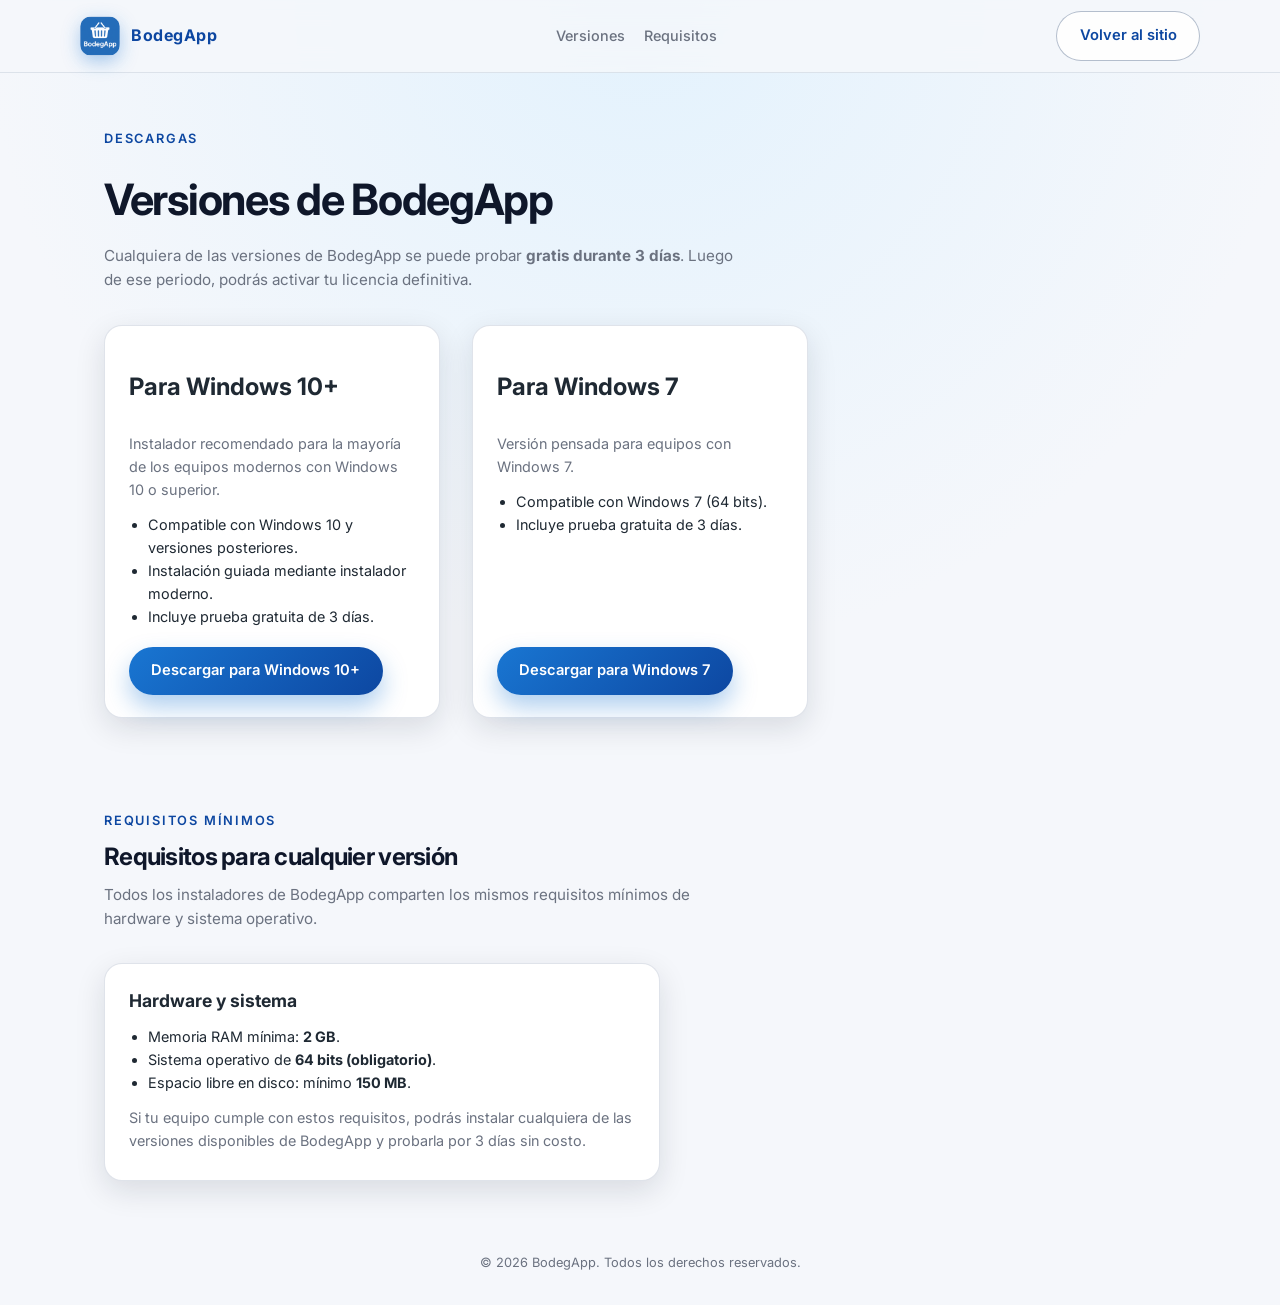
==== descargas.html @ 6293bf05 "Fix download links for BodegApp installers Updated download links for Windows 10 and Windows 7 insta" ====
<!DOCTYPE html>
<html lang="es">
<head>
  <meta charset="UTF-8" />
  <title>BodegApp – Descargas y requisitos</title>
  <meta name="viewport" content="width=device-width, initial-scale=1" />
  <meta
    name="description"
    content="Descarga las diferentes versiones de BodegApp y revisa los requisitos mínimos del sistema."
  />
  <link rel="preconnect" href="https://fonts.googleapis.com" />
  <link rel="preconnect" href="https://fonts.gstatic.com" crossorigin />
  <link
    href="https://fonts.googleapis.com/css2?family=Inter:wght@400;500;600;700&display=swap"
    rel="stylesheet"
  />

  <!-- Reutiliza los mismos estilos que la página principal -->
  <link rel="stylesheet" href="style.css" />
</head>
<body>
  <div class="page">
    <header>
      <div class="container nav">
        <div class="brand">
          <!-- Reutiliza el mismo logo -->
          <img src="BodegApp.png" alt="BodegApp logo" class="brand-logo" />
          <div class="brand-title">BodegApp</div>
        </div>
        <nav aria-label="Navegación principal">
          <ul>
            <li><a href="#versiones">Versiones</a></li>
            <li><a href="#requisitos">Requisitos</a></li>
          </ul>
        </nav>
        <!-- Si quieres volver a la landing principal -->
        <a href="index.html" class="btn btn-outline nav-cta">Volver al sitio</a>
      </div>
    </header>

    <main>
      <section id="versiones" class="hero">
        <div class="container">
          <div class="section-header">
            <div class="section-kicker">Descargas</div>
            <h1 class="section-title">Versiones de BodegApp</h1>
            <p class="section-description">
              Cualquiera de las versiones de BodegApp se puede probar
              <strong>gratis durante 3 días</strong>. Luego de ese periodo,
              podrás activar tu licencia definitiva.
            </p>
          </div>

          <!-- OJO: agrego download-grid -->
          <div class="section-grid download-grid">
            <!-- Para Windows 10+ -->
            <div class="card download-card">
              <h2>Para Windows 10+</h2>
              <p>
                Instalador recomendado para la mayoría de los equipos modernos con
                Windows 10 o superior.
              </p>
              <ul>
                <li>Compatible con Windows 10 y versiones posteriores.</li>
                <li>Instalación guiada mediante instalador moderno<strong></strong>.</li>
                <li>Incluye prueba gratuita de 3 días.</li>
              </ul>
              <!-- Footer para empujar el botón abajo -->
              <div class="version-footer">
                <div class="hero-actions" style="margin-top: 1rem;">
                  <a
                    href="https://github.com/codigocreativoma-cmd/bodegappzip/releases/download/v1.0.3/BodegApp_instalador.zip"
                    class="btn btn-primary"
                  >
                    Descargar para Windows 10+
                  </a>
                </div>
              </div>
            </div>

            <!-- Para Windows 7 -->
            <div class="card download-card">
              <h2>Para Windows 7</h2>
              <p>
                Versión pensada para equipos con Windows 7.
              </p>
              <ul>
                <li>Compatible con Windows 7 (64 bits).</li>
                <li>Incluye prueba gratuita de 3 días.</li>
              </ul>
              <div class="version-footer">
                <div class="hero-actions" style="margin-top: 1rem;">
                  <a
                    href="https://github.com/codigocreativoma-cmd/bodegappzip/releases/download/v1.0.2/BodegApp_instaladorW7.zip"
                    class="btn btn-primary"
                  >
                    Descargar para Windows 7
                  </a>
                </div>
              </div>
            </div>
          </div>
        </div>
      </section>

      <section id="requisitos">
        <div class="container">
          <div class="section-header">
            <div class="section-kicker">Requisitos mínimos</div>
            <h2 class="section-title">Requisitos para cualquier versión</h2>
            <p class="section-description">
              Todos los instaladores de BodegApp comparten los mismos requisitos
              mínimos de hardware y sistema operativo.
            </p>
          </div>

          <div class="section-grid">
            <div class="card">
              <h3>Hardware y sistema</h3>
              <ul>
                <li>Memoria RAM mínima: <strong>2 GB</strong>.</li>
                <li>Sistema operativo de <strong>64 bits (obligatorio)</strong>.</li>
                <li>Espacio libre en disco: mínimo <strong>150 MB</strong>.</li>
              </ul>
              <p style="margin-top: 0.75rem;">
                Si tu equipo cumple con estos requisitos, podrás instalar cualquiera
                de las versiones disponibles de BodegApp y probarla por 3 días sin
                costo.
              </p>
            </div>
          </div>
        </div>
      </section>
    </main>

    <footer>
      <div class="container">
        © <span id="year"></span> BodegApp. Todos los derechos reservados.
      </div>
    </footer>
  </div>

  <!-- Opcional: reutilizar tu script si allí ya manejas el año dinámico u otras funciones -->
  <script src="script.js"></script>
</body>
</html>
---- style.css ----
:root {
  --primary: #1976d2;
  --primary-dark: #0d47a1;
  --accent: #00b894;
  --bg: #f5f7fb;
  --card-bg: #ffffff;
  --text: #1f2933;
  --muted: #6b7280;
  --radius-lg: 18px;
  --shadow-soft: 0 10px 30px rgba(15, 23, 42, 0.12);
}

* {
  box-sizing: border-box;
}

body {
  margin: 0;
  font-family: "Inter", system-ui, -apple-system, BlinkMacSystemFont,
    "Segoe UI", sans-serif;
  background: radial-gradient(circle at top, #e3f2fd 0, #f5f7fb 45%, #f5f7fb 100%);
  color: var(--text);
  line-height: 1.6;
}

img {
  max-width: 100%;
  display: block;
}

a {
  color: inherit;
  text-decoration: none;
}

.page {
  min-height: 100vh;
}

.container {
  width: 100%;
  max-width: 1120px;
  margin: 0 auto;
  padding: 0 1.5rem;
}

header {
  position: sticky;
  top: 0;
  z-index: 20;
  backdrop-filter: blur(12px);
  background: rgba(245, 247, 251, 0.85);
  border-bottom: 1px solid rgba(148, 163, 184, 0.25);
}

.nav {
  display: flex;
  align-items: center;
  justify-content: space-between;
  padding: 0.7rem 0;
  gap: 1rem;
}

.brand {
  display: flex;
  align-items: center;
  gap: 0.7rem;
}

.brand-logo {
  width: 40px;
  height: 40px;
  border-radius: 12px;
  box-shadow: 0 6px 18px rgba(25, 118, 210, 0.35);
  object-fit: cover;
}

.brand-title {
  font-weight: 700;
  letter-spacing: 0.03em;
  font-size: 1rem;
  color: var(--primary-dark);
}

nav ul {
  list-style: none;
  display: flex;
  gap: 1.2rem;
  padding: 0;
  margin: 0;
  font-size: 0.9rem;
  font-weight: 500;
  color: var(--muted);
}

nav a:hover {
  color: var(--primary-dark);
}

.nav-cta {
  display: none;
}

.hero {
  padding: 3.5rem 0 3rem;
}

.hero-grid {
  display: grid;
  grid-template-columns: minmax(0, 1.2fr) minmax(0, 1fr);
  gap: 2.5rem;
  align-items: center;
}

.hero-kicker {
  display: inline-flex;
  align-items: center;
  gap: 0.4rem;
  padding: 0.2rem 0.7rem;
  border-radius: 999px;
  background: rgba(25, 118, 210, 0.08);
  color: var(--primary-dark);
  font-size: 0.75rem;
  font-weight: 600;
  text-transform: uppercase;
}

.hero-kicker span {
  width: 6px;
  height: 6px;
  border-radius: 999px;
  background: var(--accent);
}

.hero h1 {
  font-size: clamp(2.1rem, 4vw, 2.7rem);
  margin: 1rem 0 0.6rem;
  letter-spacing: -0.03em;
  color: #0f172a;
}

.hero h1 span {
  color: var(--primary-dark);
}

.hero-subtitle {
  font-size: 0.98rem;
  color: var(--muted);
  max-width: 30rem;
}

.hero-badges {
  display: flex;
  flex-wrap: wrap;
  gap: 0.5rem;
  margin: 1.2rem 0;
}

.tag {
  padding: 0.25rem 0.6rem;
  border-radius: 999px;
  background: #e0f2fe;
  border: 1px solid rgba(37, 99, 235, 0.28);
  font-size: 0.72rem;
  font-weight: 500;
  color: #1d4ed8;
}

.hero-actions {
  display: flex;
  flex-wrap: wrap;
  gap: 0.8rem;
  margin-top: 1.5rem;
}

.btn {
  border-radius: 999px;
  padding: 0.75rem 1.4rem;
  font-size: 0.92rem;
  font-weight: 600;
  border: none;
  cursor: pointer;
  display: inline-flex;
  align-items: center;
  gap: 0.45rem;
  text-decoration: none;
  transition: transform 0.12s ease, box-shadow 0.12s ease, background 0.12s ease,
    color 0.12s ease;
  white-space: nowrap;
}

.btn-primary {
  background: linear-gradient(135deg, #1976d2, #0d47a1);
  color: #fff;
  box-shadow: 0 12px 25px rgba(25, 118, 210, 0.35);
}

.btn-primary:hover {
  transform: translateY(-1px);
  box-shadow: 0 16px 32px rgba(25, 118, 210, 0.4);
}

.btn-outline {
  background: rgba(255, 255, 255, 0.9);
  color: var(--primary-dark);
  border: 1px solid rgba(148, 163, 184, 0.7);
}

.btn-outline:hover {
  background: #fff;
  transform: translateY(-1px);
  box-shadow: 0 10px 24px rgba(15, 23, 42, 0.08);
}

.hero-note {
  font-size: 0.8rem;
  color: var(--muted);
  margin-top: 0.7rem;
}

.hero-card {
  background: var(--card-bg);
  border-radius: 26px;
  padding: 1.4rem;
  box-shadow: var(--shadow-soft);
  border: 1px solid rgba(148, 163, 184, 0.28);
}

.hero-card-header {
  display: flex;
  align-items: center;
  justify-content: space-between;
  gap: 0.7rem;
  margin-bottom: 1rem;
}

.hero-card-title {
  font-size: 0.9rem;
  font-weight: 600;
  color: #0f172a;
}

.pill {
  border-radius: 999px;
  padding: 0.15rem 0.6rem;
  font-size: 0.7rem;
  background: rgba(16, 185, 129, 0.08);
  color: #059669;
  border: 1px solid rgba(34, 197, 94, 0.45);
}

.hero-metrics {
  display: grid;
  grid-template-columns: repeat(2, minmax(0, 1fr));
  gap: 0.75rem;
  margin-bottom: 1rem;
}

.metric {
  padding: 0.65rem 0.75rem;
  border-radius: 16px;
  background: #f9fafb;
  border: 1px solid rgba(148, 163, 184, 0.35);
}

.metric-label {
  font-size: 0.7rem;
  color: var(--muted);
}

.metric-value {
  font-size: 0.94rem;
  font-weight: 600;
  color: #111827;
}

.hero-dashboard-placeholder {
  margin-top: 0.7rem;
  border-radius: 16px;
  background: linear-gradient(135deg, #1e3a8a, #2563eb);
  padding: 0.8rem;
  color: #e5f0ff;
  font-size: 0.78rem;
}

.hero-dashboard-placeholder h3 {
  margin: 0 0 0.35rem;
  font-size: 0.9rem;
  font-weight: 600;
}

.hero-dashboard-grid {
  display: grid;
  grid-template-columns: repeat(3, minmax(0, 1fr));
  gap: 0.4rem;
}

.hero-dashboard-box {
  background: rgba(15, 23, 42, 0.25);
  border-radius: 10px;
  padding: 0.4rem 0.5rem;
}

.hero-dashboard-box span {
  display: block;
  font-size: 0.65rem;
  opacity: 0.8;
}

.hero-dashboard-box strong {
  font-size: 0.82rem;
}

section {
  padding: 2.8rem 0;
}

.section-header {
  text-align: left;
  margin-bottom: 2rem;
}

.section-kicker {
  font-size: 0.8rem;
  text-transform: uppercase;
  font-weight: 600;
  color: var(--primary-dark);
  letter-spacing: 0.14em;
  margin-bottom: 0.4rem;
}

.section-title {
  font-size: 1.5rem;
  margin: 0;
  letter-spacing: -0.03em;
  color: #0f172a;
}

.section-description {
  font-size: 0.95rem;
  color: var(--muted);
  max-width: 40rem;
  margin-top: 0.4rem;
}

.section-grid {
  display: grid;
  grid-template-columns: minmax(0, 1.15fr) minmax(0, 1fr);
  gap: 2rem;
  align-items: flex-start;
}

.card {
  background: var(--card-bg);
  border-radius: var(--radius-lg);
  padding: 1.4rem 1.5rem;
  box-shadow: var(--shadow-soft);
  border: 1px solid rgba(148, 163, 184, 0.3);
}

.card h3 {
  margin-top: 0;
  margin-bottom: 0.6rem;
  font-size: 1.1rem;
}

.card p {
  margin: 0.35rem 0;
  font-size: 0.9rem;
  color: var(--muted);
}

.card ul {
  margin: 0.4rem 0 0.2rem;
  padding-left: 1.2rem;
  font-size: 0.9rem;
}

.badge-row {
  display: flex;
  flex-wrap: wrap;
  gap: 0.4rem;
  margin-top: 0.6rem;
  margin-bottom: 0.2rem;
}

.badge {
  font-size: 0.7rem;
  padding: 0.2rem 0.55rem;
  border-radius: 999px;
  background: #eff6ff;
  color: #1d4ed8;
  border: 1px solid rgba(129, 140, 248, 0.6);
}

.section-gallery {
  display: grid;
  grid-template-columns: repeat(3, minmax(0, 1fr));
  gap: 0.8rem;
}

.section-gallery img {
  width: 100%;
  height: 150px;
  object-fit: cover;
  border-radius: 14px;
  background: #e5e7eb;
  box-shadow: 0 10px 18px rgba(15, 23, 42, 0.18);
}

.section-gallery figcaption {
  display: none;
}

.section-gallery figure {
  margin: 0;
}

.columns-2 {
  display: grid;
  grid-template-columns: repeat(2, minmax(0, 1fr));
  gap: 1.4rem;
}

.faq-item {
  margin-bottom: 0.9rem;
}

.faq-item strong {
  display: block;
  font-size: 0.9rem;
  margin-bottom: 0.15rem;
}

.faq-item span {
  font-size: 0.9rem;
  color: var(--muted);
}

.cta {
  padding: 3rem 0 3.5rem;
}

.cta-card {
  background: radial-gradient(circle at top left, #1d4ed8, #0f172a);
  color: #e5f0ff;
  border-radius: 28px;
  padding: 2.2rem 2rem;
  box-shadow: 0 20px 40px rgba(15, 23, 42, 0.5);
  text-align: center;
}

.cta-card h2 {
  margin-top: 0;
  margin-bottom: 0.4rem;
  font-size: 1.7rem;
  letter-spacing: -0.03em;
}

.cta-card p {
  margin-top: 0;
  margin-bottom: 1.5rem;
  font-size: 0.98rem;
  color: rgba(226, 232, 240, 0.86);
}

.cta-card .hero-actions {
  justify-content: center;
}

.cta-small {
  margin-top: 0.9rem;
  font-size: 0.78rem;
  color: rgba(226, 232, 240, 0.7);
}

footer {
  padding: 1.7rem 0 2rem;
  font-size: 0.8rem;
  color: var(--muted);
  text-align: center;
}

footer a {
  color: var(--primary-dark);
  font-weight: 500;
}

.gallery-img {
  cursor: pointer;
  transition: transform 0.2s ease, box-shadow 0.2s ease;
}

.gallery-img:hover {
  transform: scale(1.03);
  box-shadow: 0 10px 25px rgba(15, 23, 42, 0.25);
}

#modal-overlay {
  display: none;
  position: fixed;
  top: 0;
  left: 0;
  width: 100%;
  height: 100%;
  background: rgba(0, 0, 0, 0.85);
  z-index: 1000;
  display: none;
  align-items: center;
  justify-content: center;
  padding: 1rem;
}

#modal-image {
  max-width: 90%;
  max-height: 90vh;
  object-fit: contain;
  border-radius: 10px;
}

#modal-close {
  position: absolute;
  top: 20px;
  right: 30px;
  font-size: 3rem;
  color: #ffffff;
  cursor: pointer;
  line-height: 1;
  text-shadow: 0 2px 4px rgba(0,0,0,0.5);
}

@media (max-width: 900px) {
  .hero-grid,
  .section-grid,
  .columns-2 {
    grid-template-columns: minmax(0, 1fr);
  }

  .section-gallery {
    grid-template-columns: repeat(2, minmax(0, 1fr));
  }
  
  .hero-grid {
     gap: 1.5rem;
  }
}

@media (max-width: 720px) {
  header {
    position: static;
  }

  .nav ul {
    display: none;
  }

  .nav-cta {
    display: inline-flex;
  }

  .hero {
    padding-top: 2.2rem;
    padding-bottom: 2rem;
  }
  
  .hero h1 {
    font-size: 1.9rem;
    letter-spacing: -0.02em;
  }

  .hero-subtitle {
    font-size: 0.95rem;
  }
  
  .hero-actions {
     justify-content: center;
  }
  
  section {
    padding: 2.2rem 0;
  }
  
  .section-header {
    margin-bottom: 1.5rem;
  }

  .section-title {
     font-size: 1.3rem;
  }
  
  .container {
    padding: 0 1rem;
  }

  .section-gallery {
    grid-template-columns: minmax(0, 1fr);
  }

  .card {
    padding: 1.2rem;
  }
  
  .columns-2 {
     gap: 1rem;
  }
  
  .faq-item {
    margin-bottom: 0.7rem;
  }

  .cta-card {
    padding: 1.8rem 1.3rem;
  }
  
  .cta-card h2 {
     font-size: 1.5rem;
  }
  
  #modal-close {
    top: 15px;
    right: 15px;
    font-size: 2.5rem;
  }
}

@media (max-width: 480px) {
  .hero-actions {
    flex-direction: column;
    gap: 0.8rem;
  }
  
  .hero-actions .btn {
    width: 100%;
    justify-content: center;
  }
  
  .cta-card .hero-actions {
    flex-direction: column;
  }
}

/* ===== Página de descargas ===== */

/* Grid de versiones: 3 columnas iguales en escritorio */
.download-grid {
  display: grid;
  gap: 2rem;
}

@media (min-width: 900px) {
  .download-grid {
    grid-template-columns: repeat(3, minmax(0, 1fr));
  }
}

/* Cada card de versión con la misma altura */
.download-card {
  height: 100%;
  display: flex;
  flex-direction: column;
}

/* Empuja el área del botón hacia abajo para alinear visualmente */
.download-card .version-footer {
  margin-top: auto;
}

/* Requisitos centrados */
.requisitos-grid {
  display: flex;
  justify-content: center;
}

.requisitos-grid .card {
  max-width: 480px;
  text-align: center;
}
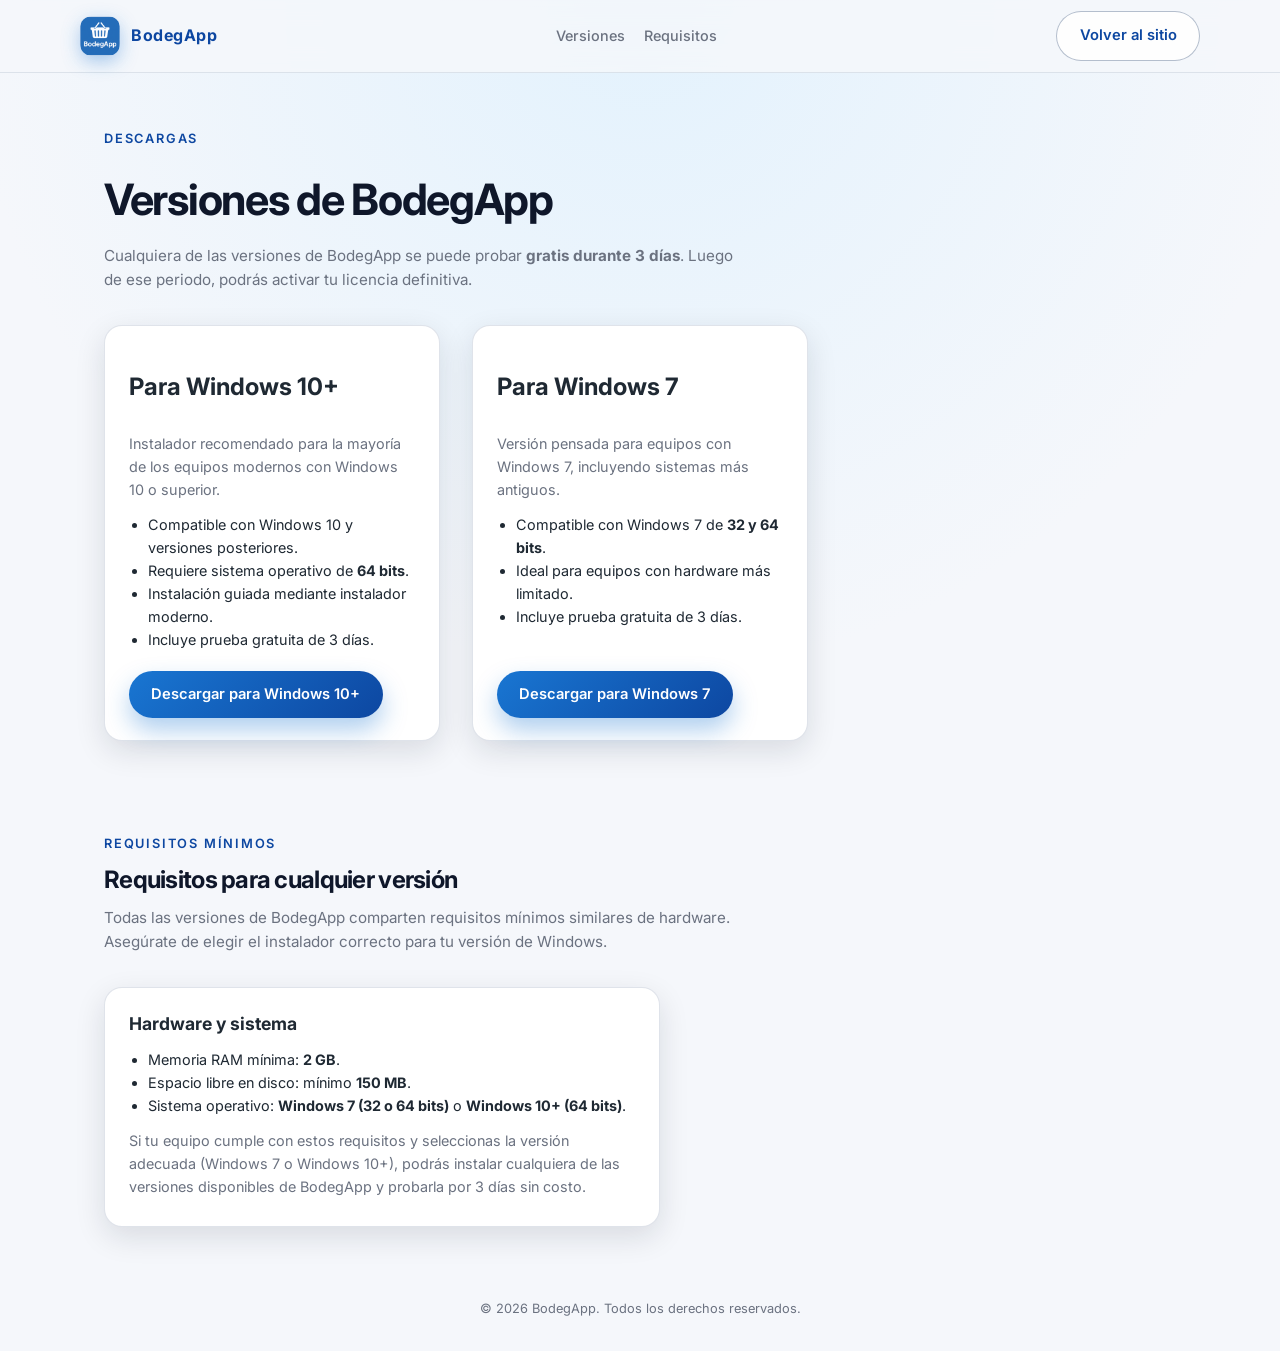
==== commit d248797f: "Revise download section and requirements for BodegApp Updated the download section for Windows 10 an" ====
--- a/descargas.html
+++ b/descargas.html
@@ -24,7 +24,7 @@
       <div class="container nav">
         <div class="brand">
           <!-- Reutiliza el mismo logo -->
-          <img src="BodegApp.png" alt="BodegApp logo" class="brand-logo" />
+          <img src="BodegApp.png" alt="Logo de BodegApp" class="brand-logo" />
           <div class="brand-title">BodegApp</div>
         </div>
         <nav aria-label="Navegación principal">
@@ -62,14 +62,15 @@
               </p>
               <ul>
                 <li>Compatible con Windows 10 y versiones posteriores.</li>
-                <li>Instalación guiada mediante instalador moderno<strong></strong>.</li>
+                <li>Requiere sistema operativo de <strong>64 bits</strong>.</li>
+                <li>Instalación guiada mediante instalador moderno.</li>
                 <li>Incluye prueba gratuita de 3 días.</li>
               </ul>
               <!-- Footer para empujar el botón abajo -->
               <div class="version-footer">
                 <div class="hero-actions" style="margin-top: 1rem;">
                   <a
-                    href="https://github.com/codigocreativoma-cmd/bodegappzip/releases/download/v1.0.3/BodegApp_instalador.zip"
+                    href="https://github.com/codigocreativoma-cmd/bodegappzip/releases/download/v1.0.4/BodegApp_instalador.zip"
                     class="btn btn-primary"
                   >
                     Descargar para Windows 10+
@@ -82,16 +83,17 @@
             <div class="card download-card">
               <h2>Para Windows 7</h2>
               <p>
-                Versión pensada para equipos con Windows 7.
+                Versión pensada para equipos con Windows 7, incluyendo sistemas más antiguos.
               </p>
               <ul>
-                <li>Compatible con Windows 7 (64 bits).</li>
+                <li>Compatible con Windows 7 de <strong>32 y 64 bits</strong>.</li>
+                <li>Ideal para equipos con hardware más limitado.</li>
                 <li>Incluye prueba gratuita de 3 días.</li>
               </ul>
               <div class="version-footer">
                 <div class="hero-actions" style="margin-top: 1rem;">
                   <a
-                    href="https://github.com/codigocreativoma-cmd/bodegappzip/releases/download/v1.0.2/BodegApp_instaladorW7.zip"
+                    href="https://github.com/codigocreativoma-cmd/bodegappzip/releases/download/v1.0.4/BodegApp_instaladorW7.zip"
                     class="btn btn-primary"
                   >
                     Descargar para Windows 7
@@ -109,8 +111,9 @@
             <div class="section-kicker">Requisitos mínimos</div>
             <h2 class="section-title">Requisitos para cualquier versión</h2>
             <p class="section-description">
-              Todos los instaladores de BodegApp comparten los mismos requisitos
-              mínimos de hardware y sistema operativo.
+              Todas las versiones de BodegApp comparten requisitos mínimos similares
+              de hardware. Asegúrate de elegir el instalador correcto para tu
+              versión de Windows.
             </p>
           </div>
 
@@ -119,11 +122,16 @@
               <h3>Hardware y sistema</h3>
               <ul>
                 <li>Memoria RAM mínima: <strong>2 GB</strong>.</li>
-                <li>Sistema operativo de <strong>64 bits (obligatorio)</strong>.</li>
                 <li>Espacio libre en disco: mínimo <strong>150 MB</strong>.</li>
+                <li>
+                  Sistema operativo:
+                  <strong>Windows 7 (32 o 64 bits)</strong> o
+                  <strong>Windows 10+ (64 bits)</strong>.
+                </li>
               </ul>
               <p style="margin-top: 0.75rem;">
-                Si tu equipo cumple con estos requisitos, podrás instalar cualquiera
+                Si tu equipo cumple con estos requisitos y seleccionas la versión
+                adecuada (Windows 7 o Windows 10+), podrás instalar cualquiera
                 de las versiones disponibles de BodegApp y probarla por 3 días sin
                 costo.
               </p>
@@ -144,4 +152,3 @@
   <script src="script.js"></script>
 </body>
 </html>
-
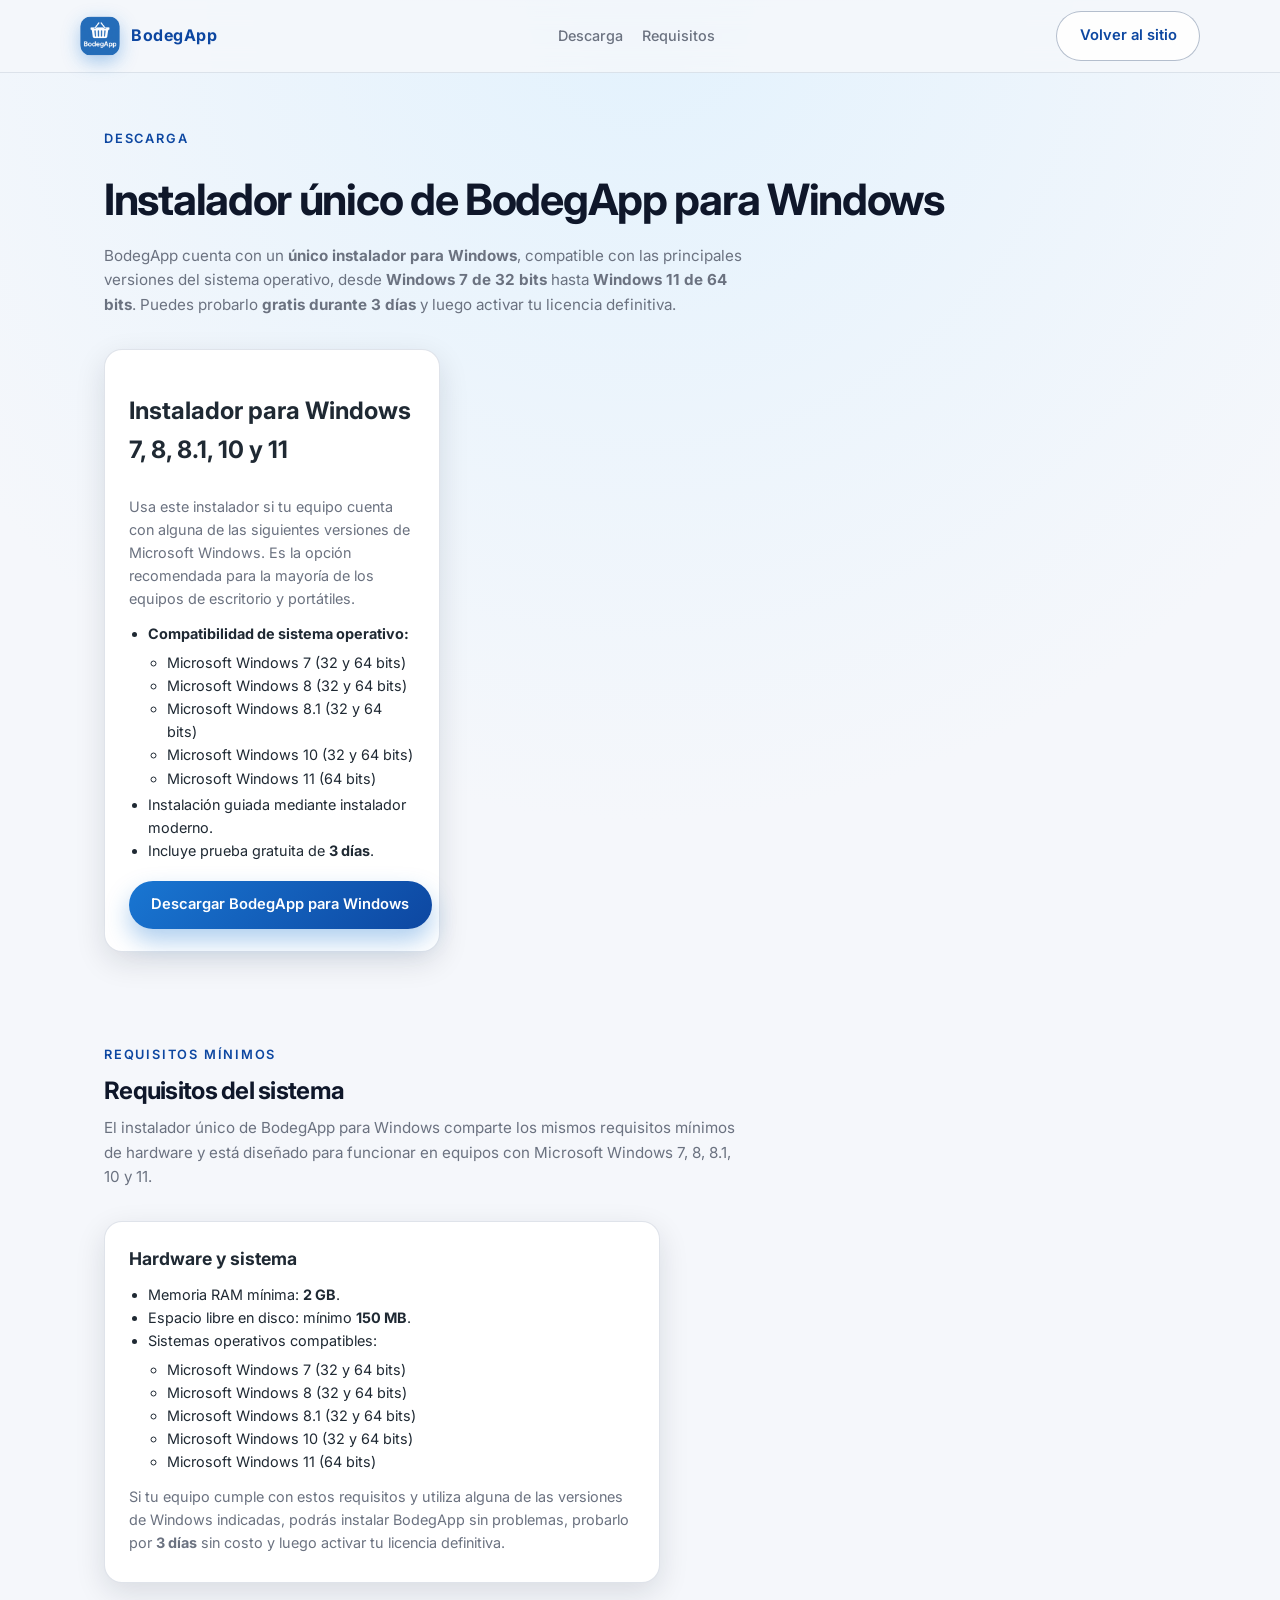
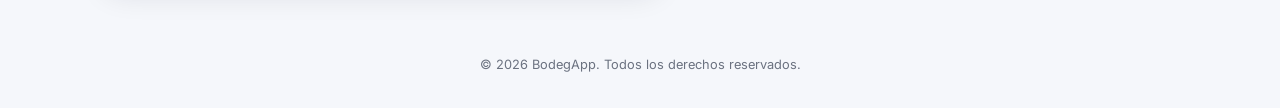
==== commit daba13fd: "Revise descargas.html for single Windows installer Updated the descargas.html file to provide a sing" ====
--- a/descargas.html
+++ b/descargas.html
@@ -2,11 +2,11 @@
 <html lang="es">
 <head>
   <meta charset="UTF-8" />
-  <title>BodegApp – Descargas y requisitos</title>
+  <title>BodegApp – Descarga para Windows</title>
   <meta name="viewport" content="width=device-width, initial-scale=1" />
   <meta
     name="description"
-    content="Descarga las diferentes versiones de BodegApp y revisa los requisitos mínimos del sistema."
+    content="Descarga el instalador único de BodegApp para Microsoft Windows 7, 8, 8.1, 10 y 11, desde sistemas de 32 bits hasta 64 bits."
   />
   <link rel="preconnect" href="https://fonts.googleapis.com" />
   <link rel="preconnect" href="https://fonts.gstatic.com" crossorigin />
@@ -29,7 +29,7 @@
         </div>
         <nav aria-label="Navegación principal">
           <ul>
-            <li><a href="#versiones">Versiones</a></li>
+            <li><a href="#versiones">Descarga</a></li>
             <li><a href="#requisitos">Requisitos</a></li>
           </ul>
         </nav>
@@ -42,29 +42,39 @@
       <section id="versiones" class="hero">
         <div class="container">
           <div class="section-header">
-            <div class="section-kicker">Descargas</div>
-            <h1 class="section-title">Versiones de BodegApp</h1>
+            <div class="section-kicker">Descarga</div>
+            <h1 class="section-title">Instalador único de BodegApp para Windows</h1>
             <p class="section-description">
-              Cualquiera de las versiones de BodegApp se puede probar
-              <strong>gratis durante 3 días</strong>. Luego de ese periodo,
-              podrás activar tu licencia definitiva.
+              BodegApp cuenta con un <strong>único instalador para Windows</strong>,
+              compatible con las principales versiones del sistema operativo,
+              desde <strong>Windows 7 de 32 bits</strong> hasta
+              <strong>Windows 11 de 64 bits</strong>.
+              Puedes probarlo <strong>gratis durante 3 días</strong> y luego activar tu licencia definitiva.
             </p>
           </div>
 
-          <!-- OJO: agrego download-grid -->
+          <!-- Grid de descarga con una sola opción -->
           <div class="section-grid download-grid">
-            <!-- Para Windows 10+ -->
             <div class="card download-card">
-              <h2>Para Windows 10+</h2>
+              <h2>Instalador para Windows 7, 8, 8.1, 10 y 11</h2>
               <p>
-                Instalador recomendado para la mayoría de los equipos modernos con
-                Windows 10 o superior.
+                Usa este instalador si tu equipo cuenta con alguna de las siguientes
+                versiones de Microsoft Windows. Es la opción recomendada para la
+                mayoría de los equipos de escritorio y portátiles.
               </p>
               <ul>
-                <li>Compatible con Windows 10 y versiones posteriores.</li>
-                <li>Requiere sistema operativo de <strong>64 bits</strong>.</li>
+                <li>
+                  <strong>Compatibilidad de sistema operativo:</strong>
+                  <ul>
+                    <li>Microsoft Windows 7 (32 y 64 bits)</li>
+                    <li>Microsoft Windows 8 (32 y 64 bits)</li>
+                    <li>Microsoft Windows 8.1 (32 y 64 bits)</li>
+                    <li>Microsoft Windows 10 (32 y 64 bits)</li>
+                    <li>Microsoft Windows 11 (64 bits)</li>
+                  </ul>
+                </li>
                 <li>Instalación guiada mediante instalador moderno.</li>
-                <li>Incluye prueba gratuita de 3 días.</li>
+                <li>Incluye prueba gratuita de <strong>3 días</strong>.</li>
               </ul>
               <!-- Footer para empujar el botón abajo -->
               <div class="version-footer">
@@ -73,31 +83,12 @@
                     href="https://github.com/codigocreativoma-cmd/bodegappzip/releases/download/v1.0.4/BodegApp_instalador.zip"
                     class="btn btn-primary"
                   >
-                    Descargar para Windows 10+
+                    Descargar BodegApp para Windows
                   </a>
-                </div>
-              </div>
-            </div>
-
-            <!-- Para Windows 7 -->
-            <div class="card download-card">
-              <h2>Para Windows 7</h2>
-              <p>
-                Versión pensada para equipos con Windows 7, incluyendo sistemas más antiguos.
-              </p>
-              <ul>
-                <li>Compatible con Windows 7 de <strong>32 y 64 bits</strong>.</li>
-                <li>Ideal para equipos con hardware más limitado.</li>
-                <li>Incluye prueba gratuita de 3 días.</li>
-              </ul>
-              <div class="version-footer">
-                <div class="hero-actions" style="margin-top: 1rem;">
-                  <a
-                    href="https://github.com/codigocreativoma-cmd/bodegappzip/releases/download/v1.0.4/BodegApp_instaladorW7.zip"
-                    class="btn btn-primary"
-                  >
-                    Descargar para Windows 7
-                  </a>
+                  <!--
+                    Si en el futuro cambias el archivo del instalador único,
+                    solo actualiza el enlace de arriba.
+                  -->
                 </div>
               </div>
             </div>
@@ -109,11 +100,11 @@
         <div class="container">
           <div class="section-header">
             <div class="section-kicker">Requisitos mínimos</div>
-            <h2 class="section-title">Requisitos para cualquier versión</h2>
+            <h2 class="section-title">Requisitos del sistema</h2>
             <p class="section-description">
-              Todas las versiones de BodegApp comparten requisitos mínimos similares
-              de hardware. Asegúrate de elegir el instalador correcto para tu
-              versión de Windows.
+              El instalador único de BodegApp para Windows comparte los mismos
+              requisitos mínimos de hardware y está diseñado para funcionar en
+              equipos con Microsoft Windows 7, 8, 8.1, 10 y 11.
             </p>
           </div>
 
@@ -124,16 +115,21 @@
                 <li>Memoria RAM mínima: <strong>2 GB</strong>.</li>
                 <li>Espacio libre en disco: mínimo <strong>150 MB</strong>.</li>
                 <li>
-                  Sistema operativo:
-                  <strong>Windows 7 (32 o 64 bits)</strong> o
-                  <strong>Windows 10+ (64 bits)</strong>.
+                  Sistemas operativos compatibles:
+                  <ul>
+                    <li>Microsoft Windows 7 (32 y 64 bits)</li>
+                    <li>Microsoft Windows 8 (32 y 64 bits)</li>
+                    <li>Microsoft Windows 8.1 (32 y 64 bits)</li>
+                    <li>Microsoft Windows 10 (32 y 64 bits)</li>
+                    <li>Microsoft Windows 11 (64 bits)</li>
+                  </ul>
                 </li>
               </ul>
               <p style="margin-top: 0.75rem;">
-                Si tu equipo cumple con estos requisitos y seleccionas la versión
-                adecuada (Windows 7 o Windows 10+), podrás instalar cualquiera
-                de las versiones disponibles de BodegApp y probarla por 3 días sin
-                costo.
+                Si tu equipo cumple con estos requisitos y utiliza alguna de las
+                versiones de Windows indicadas, podrás instalar BodegApp sin
+                problemas, probarlo por <strong>3 días</strong> sin costo y luego
+                activar tu licencia definitiva.
               </p>
             </div>
           </div>
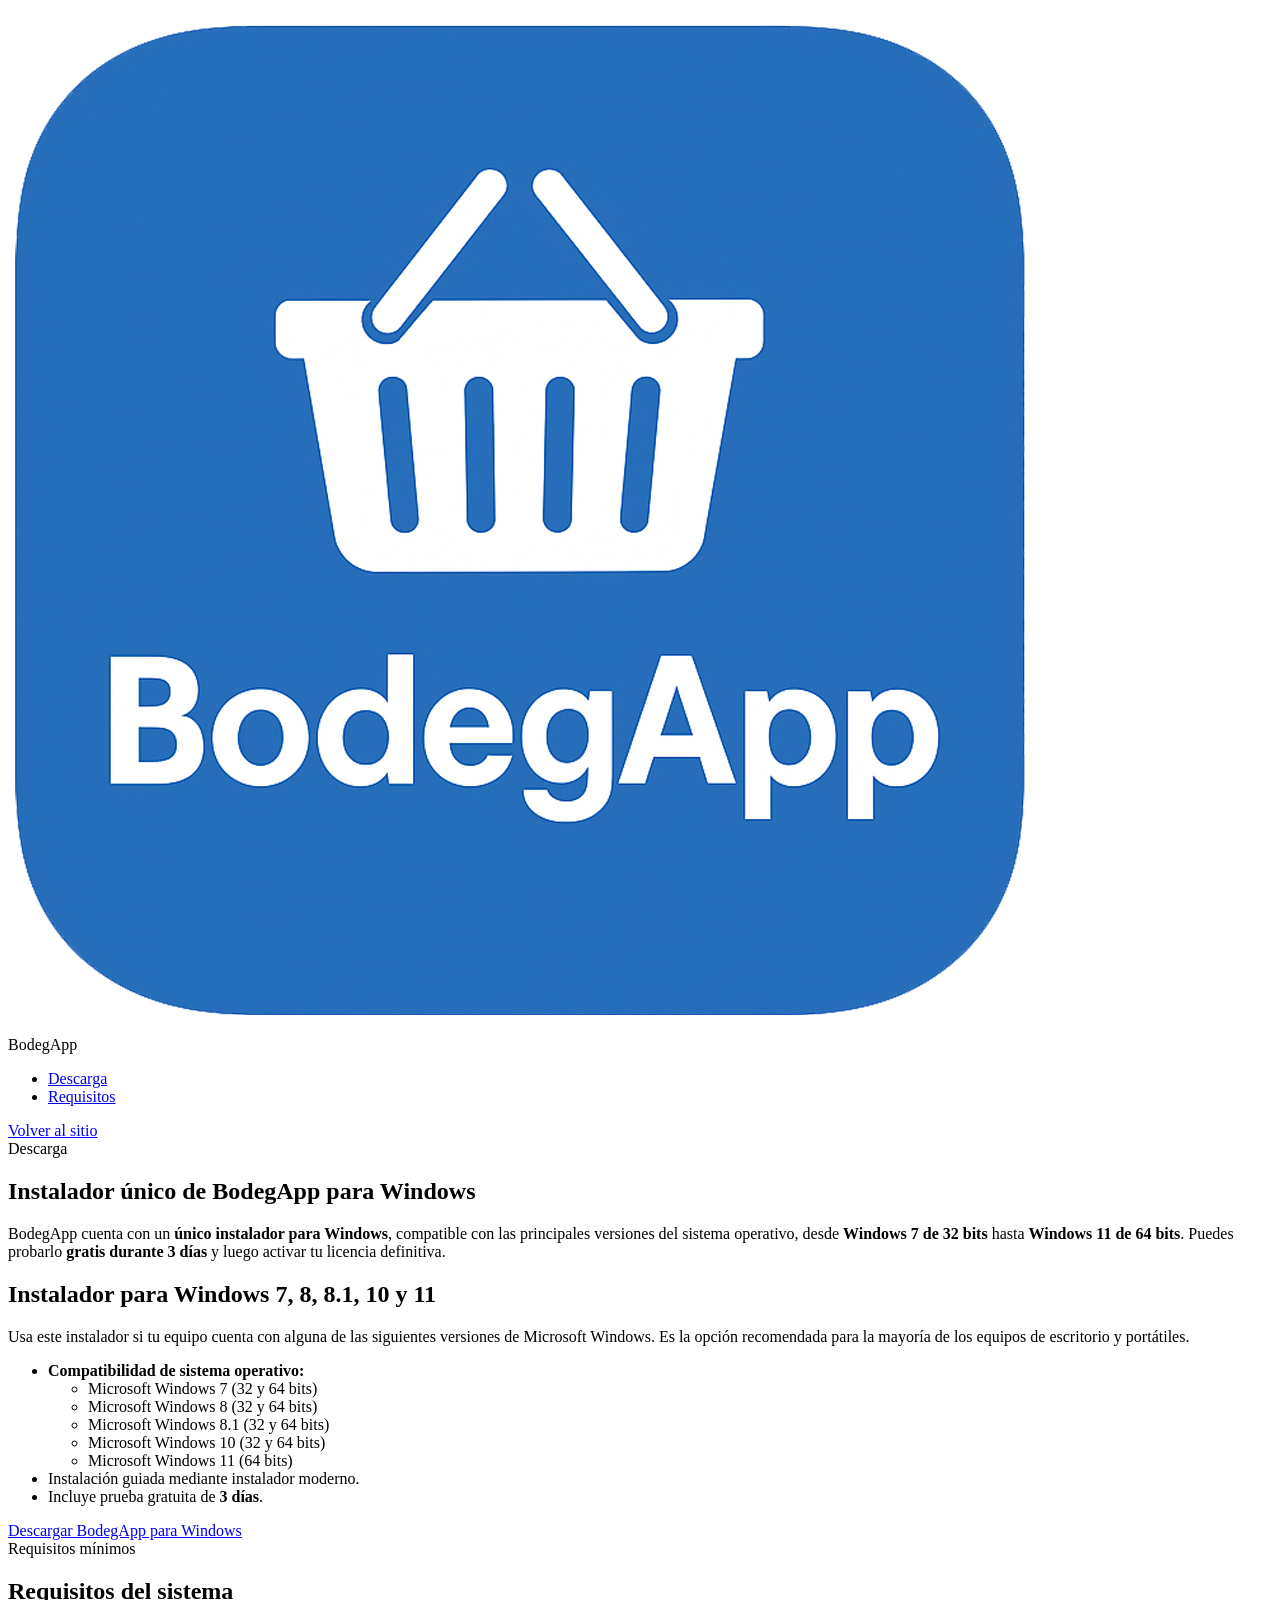
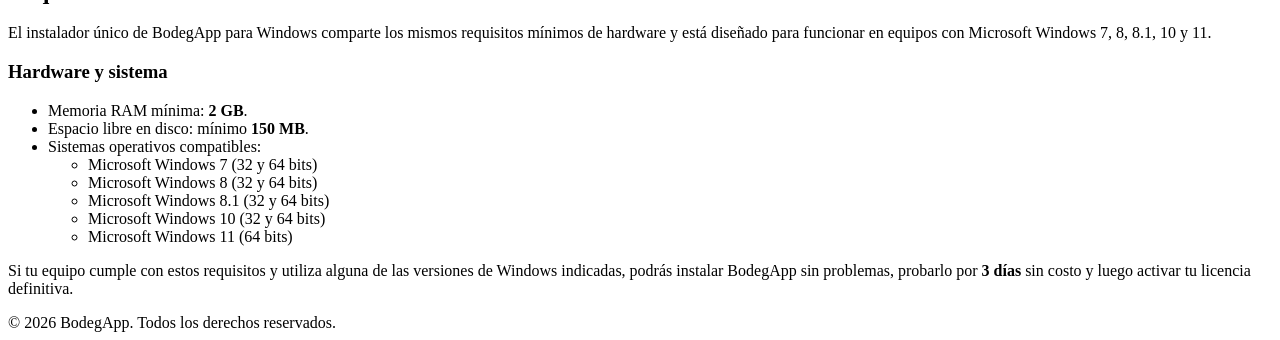
==== commit f88c1ee7: "Change stylesheet link to descargas.css Updated the link to the stylesheet in the head section from " ====
--- a/descargas.html
+++ b/descargas.html
@@ -16,7 +16,7 @@
   />
 
   <!-- Reutiliza los mismos estilos que la página principal -->
-  <link rel="stylesheet" href="style.css" />
+  <link rel="stylesheet" href="descargas.css" />
 </head>
 <body>
   <div class="page">
@@ -148,3 +148,4 @@
   <script src="script.js"></script>
 </body>
 </html>
+
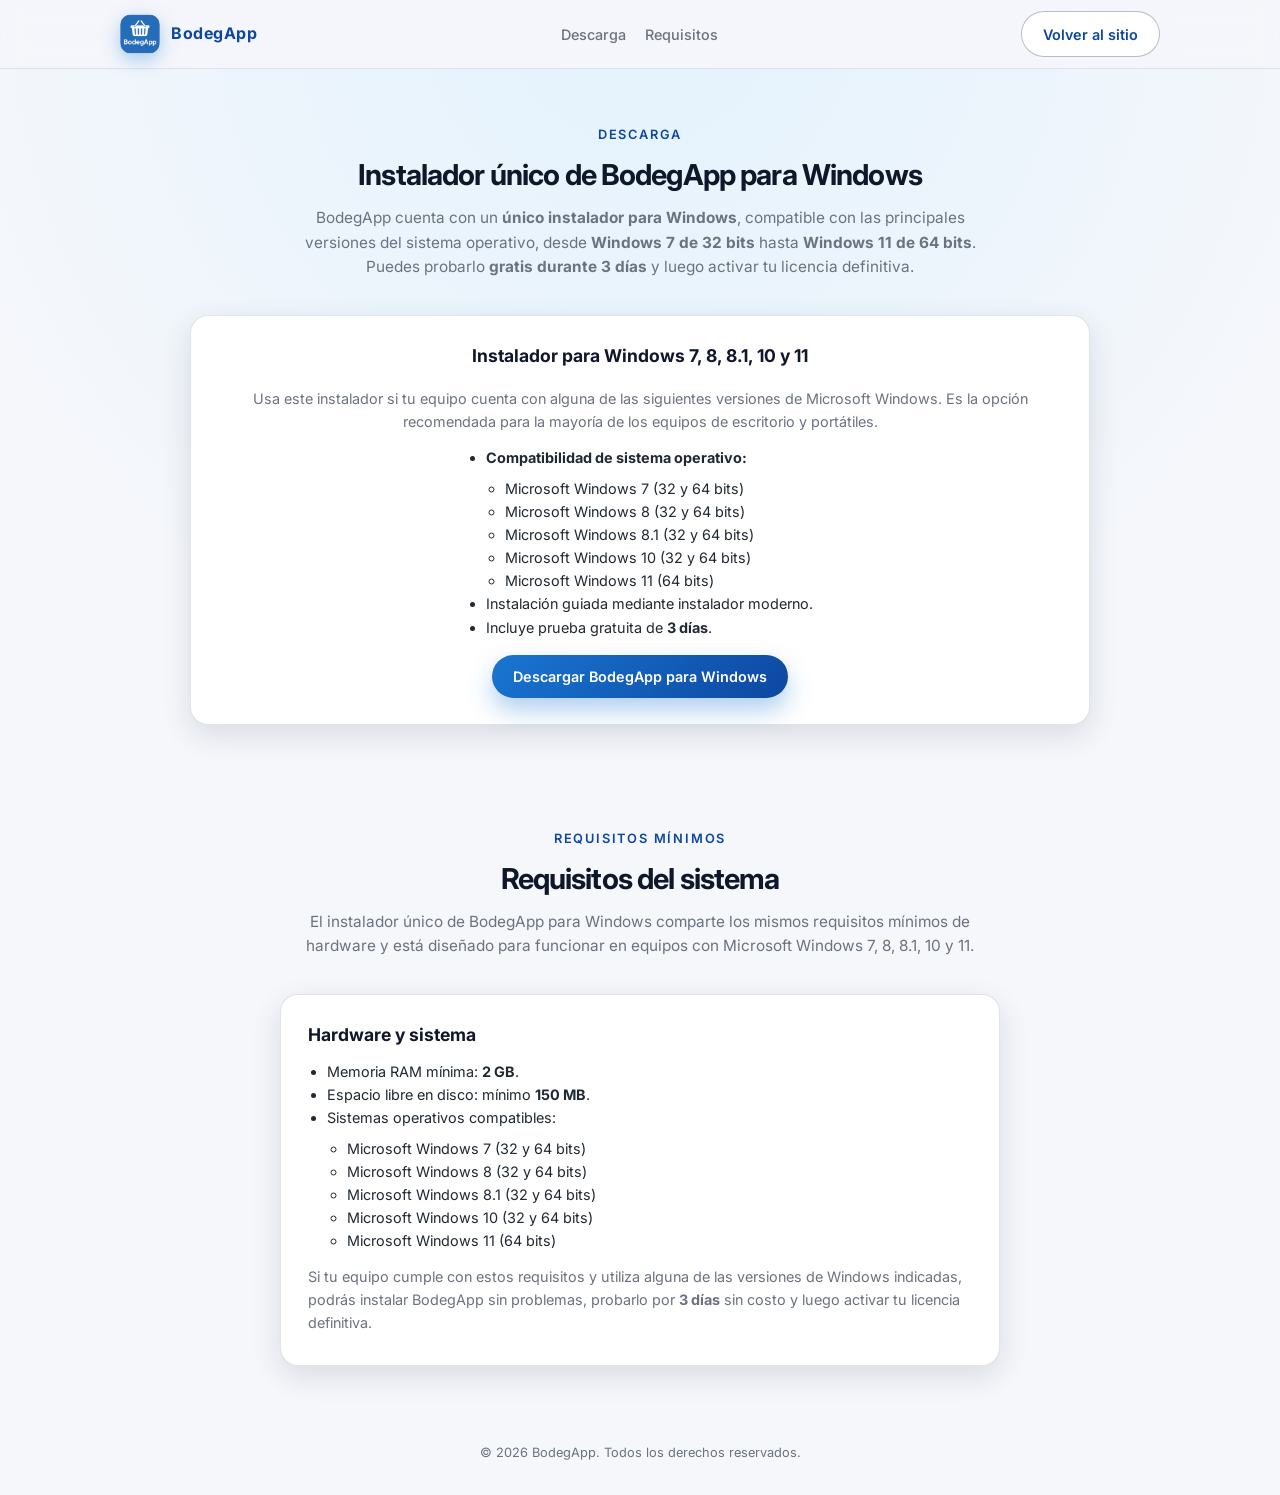
==== commit b741cf5c: "Update download link for BodegApp installer Updated download link for BodegApp installer to version " ====
--- a/descargas.html
+++ b/descargas.html
@@ -80,7 +80,7 @@
               <div class="version-footer">
                 <div class="hero-actions" style="margin-top: 1rem;">
                   <a
-                    href="https://github.com/codigocreativoma-cmd/bodegappzip/releases/download/v1.0.4/BodegApp_instalador.zip"
+                    href="https://github.com/codigocreativoma-cmd/bodegappzip/releases/download/v1.0.5/BodegApp_Instalador.zip"
                     class="btn btn-primary"
                   >
                     Descargar BodegApp para Windows
@@ -149,3 +149,4 @@
 </body>
 </html>
 
+
--- a/descargas.css
+++ b/descargas.css
@@ -0,0 +1,355 @@
+/* ===========================
+   Variables y base
+   =========================== */
+:root {
+  --primary: #1976d2;
+  --primary-dark: #0d47a1;
+  --accent: #00b894;
+  --bg: #f5f7fb;
+  --card-bg: #ffffff;
+  --text: #1f2933;
+  --muted: #6b7280;
+  --radius-lg: 18px;
+  --shadow-soft: 0 10px 30px rgba(15, 23, 42, 0.12);
+}
+
+* {
+  box-sizing: border-box;
+}
+
+body {
+  margin: 0;
+  font-family: "Inter", system-ui, -apple-system, BlinkMacSystemFont,
+    "Segoe UI", sans-serif;
+  background: radial-gradient(circle at top, #e3f2fd 0, #f5f7fb 45%, #f5f7fb 100%);
+  color: var(--text);
+  line-height: 1.6;
+}
+
+img {
+  max-width: 100%;
+  display: block;
+}
+
+a {
+  color: inherit;
+  text-decoration: none;
+}
+
+/* ===========================
+   Layout general
+   =========================== */
+
+.page {
+  min-height: 100vh;
+  display: flex;
+  flex-direction: column;
+}
+
+.container {
+  width: 100%;
+  max-width: 1040px;
+  margin: 0 auto;
+  padding: 0 1.5rem;
+}
+
+/* ===========================
+   Header y navegación
+   =========================== */
+
+header {
+  position: sticky;
+  top: 0;
+  z-index: 20;
+  backdrop-filter: blur(12px);
+  background: rgba(245, 247, 251, 0.9);
+  border-bottom: 1px solid rgba(148, 163, 184, 0.25);
+}
+
+.nav {
+  display: flex;
+  align-items: center;
+  justify-content: space-between;
+  padding: 0.7rem 0;
+  gap: 1rem;
+}
+
+.brand {
+  display: flex;
+  align-items: center;
+  gap: 0.7rem;
+}
+
+.brand-logo {
+  width: 40px;
+  height: 40px;
+  border-radius: 12px;
+  box-shadow: 0 6px 18px rgba(25, 118, 210, 0.35);
+  object-fit: cover;
+}
+
+.brand-title {
+  font-weight: 700;
+  letter-spacing: 0.03em;
+  font-size: 1rem;
+  color: var(--primary-dark);
+}
+
+nav ul {
+  list-style: none;
+  display: flex;
+  gap: 1.2rem;
+  padding: 0;
+  margin: 0;
+  font-size: 0.9rem;
+  font-weight: 500;
+  color: var(--muted);
+}
+
+nav a:hover {
+  color: var(--primary-dark);
+}
+
+.nav-cta {
+  display: inline-flex;
+}
+
+/* Botones */
+
+.btn {
+  border-radius: 999px;
+  padding: 0.65rem 1.3rem;
+  font-size: 0.9rem;
+  font-weight: 600;
+  border: none;
+  cursor: pointer;
+  display: inline-flex;
+  align-items: center;
+  gap: 0.45rem;
+  text-decoration: none;
+  transition: transform 0.12s ease, box-shadow 0.12s ease, background 0.12s ease,
+    color 0.12s ease;
+  white-space: nowrap;
+}
+
+.btn-primary {
+  background: linear-gradient(135deg, #1976d2, #0d47a1);
+  color: #fff;
+  box-shadow: 0 12px 25px rgba(25, 118, 210, 0.35);
+}
+
+.btn-primary:hover {
+  transform: translateY(-1px);
+  box-shadow: 0 16px 32px rgba(25, 118, 210, 0.4);
+}
+
+.btn-outline {
+  background: rgba(255, 255, 255, 0.95);
+  color: var(--primary-dark);
+  border: 1px solid rgba(148, 163, 184, 0.7);
+}
+
+.btn-outline:hover {
+  background: #fff;
+  transform: translateY(-1px);
+  box-shadow: 0 10px 24px rgba(15, 23, 42, 0.08);
+}
+
+/* ===========================
+   Secciones
+   =========================== */
+
+section {
+  padding: 3rem 0;
+}
+
+.hero {
+  padding-top: 3.5rem;
+}
+
+/* Encabezados de sección */
+
+.section-header {
+  text-align: center;
+  margin-bottom: 2.2rem;
+  max-width: 720px;
+  margin-left: auto;
+  margin-right: auto;
+}
+
+.section-kicker {
+  font-size: 0.8rem;
+  text-transform: uppercase;
+  font-weight: 600;
+  color: var(--primary-dark);
+  letter-spacing: 0.14em;
+  margin-bottom: 0.4rem;
+}
+
+.section-title {
+  font-size: 1.8rem;
+  margin: 0;
+  letter-spacing: -0.03em;
+  color: #0f172a;
+}
+
+.section-description {
+  font-size: 0.96rem;
+  color: var(--muted);
+  max-width: 42rem;
+  margin: 0.5rem auto 0;
+}
+
+/* ===========================
+   Cards genéricas
+   =========================== */
+
+.card {
+  background: var(--card-bg);
+  border-radius: var(--radius-lg);
+  padding: 1.6rem 1.7rem;
+  box-shadow: var(--shadow-soft);
+  border: 1px solid rgba(148, 163, 184, 0.3);
+}
+
+.card h2,
+.card h3 {
+  margin-top: 0;
+  margin-bottom: 0.7rem;
+  font-size: 1.1rem;
+  color: #0f172a;
+}
+
+.card p {
+  margin: 0.35rem 0;
+  font-size: 0.9rem;
+  color: var(--muted);
+}
+
+.card ul {
+  margin: 0.5rem 0 0.2rem;
+  padding-left: 1.2rem;
+  font-size: 0.9rem;
+}
+
+/* ===========================
+   Descarga: layout
+   =========================== */
+
+/* Contenedor de la(s) tarjeta(s) de descarga */
+.download-grid {
+  display: flex;
+  justify-content: center;
+}
+
+/* Tarjeta principal de descarga */
+.download-card {
+  width: 100%;
+  max-width: 900px;
+  display: flex;
+  flex-direction: column;
+  align-items: center;   /* centra los hijos horizontalmente */
+  text-align: center;    /* centra el texto (título y párrafos) */
+}
+
+/* Para que el botón quede alineado abajo en cards altas */
+.download-card .version-footer {
+  margin-top: auto;
+}
+
+/* Acciones dentro de la card (botón de descarga) */
+.hero-actions {
+  display: flex;
+  flex-wrap: wrap;
+  gap: 0.8rem;
+  justify-content: center; /* centra el/los botones */
+}
+
+.download-card ul {
+  text-align: left;
+  margin: 0.5rem auto 0;
+}
+
+/* ===========================
+   Requisitos
+   =========================== */
+
+#requisitos .section-header {
+  margin-top: 0.5rem;
+}
+
+#requisitos .section-grid {
+  display: flex;
+  justify-content: center;
+}
+
+#requisitos .card {
+  max-width: 720px;
+  margin: 0 auto;
+}
+
+/* ===========================
+   Footer
+   =========================== */
+
+footer {
+  margin-top: auto;
+  padding: 1.8rem 0 2rem;
+  font-size: 0.8rem;
+  color: var(--muted);
+  text-align: center;
+}
+
+/* ===========================
+   Responsivo
+   =========================== */
+
+@media (max-width: 900px) {
+  .container {
+    padding: 0 1rem;
+  }
+
+  header {
+    position: static;
+  }
+
+  nav ul {
+    display: none; /* mantienes solo el botón "Volver al sitio" en móvil */
+  }
+
+  section {
+    padding: 2.4rem 0;
+  }
+
+  .section-title {
+    font-size: 1.5rem;
+  }
+
+  .card {
+    padding: 1.4rem 1.5rem;
+  }
+
+  .download-card {
+    max-width: 100%;
+  }
+
+  .hero-actions {
+    justify-content: center;
+  }
+}
+
+@media (max-width: 480px) {
+  .hero-actions {
+    flex-direction: column;
+  }
+
+  .hero-actions .btn {
+    width: 100%;
+    justify-content: center;
+  }
+
+  .nav-cta {
+    font-size: 0.85rem;
+    padding: 0.55rem 1.1rem;
+  }
+}
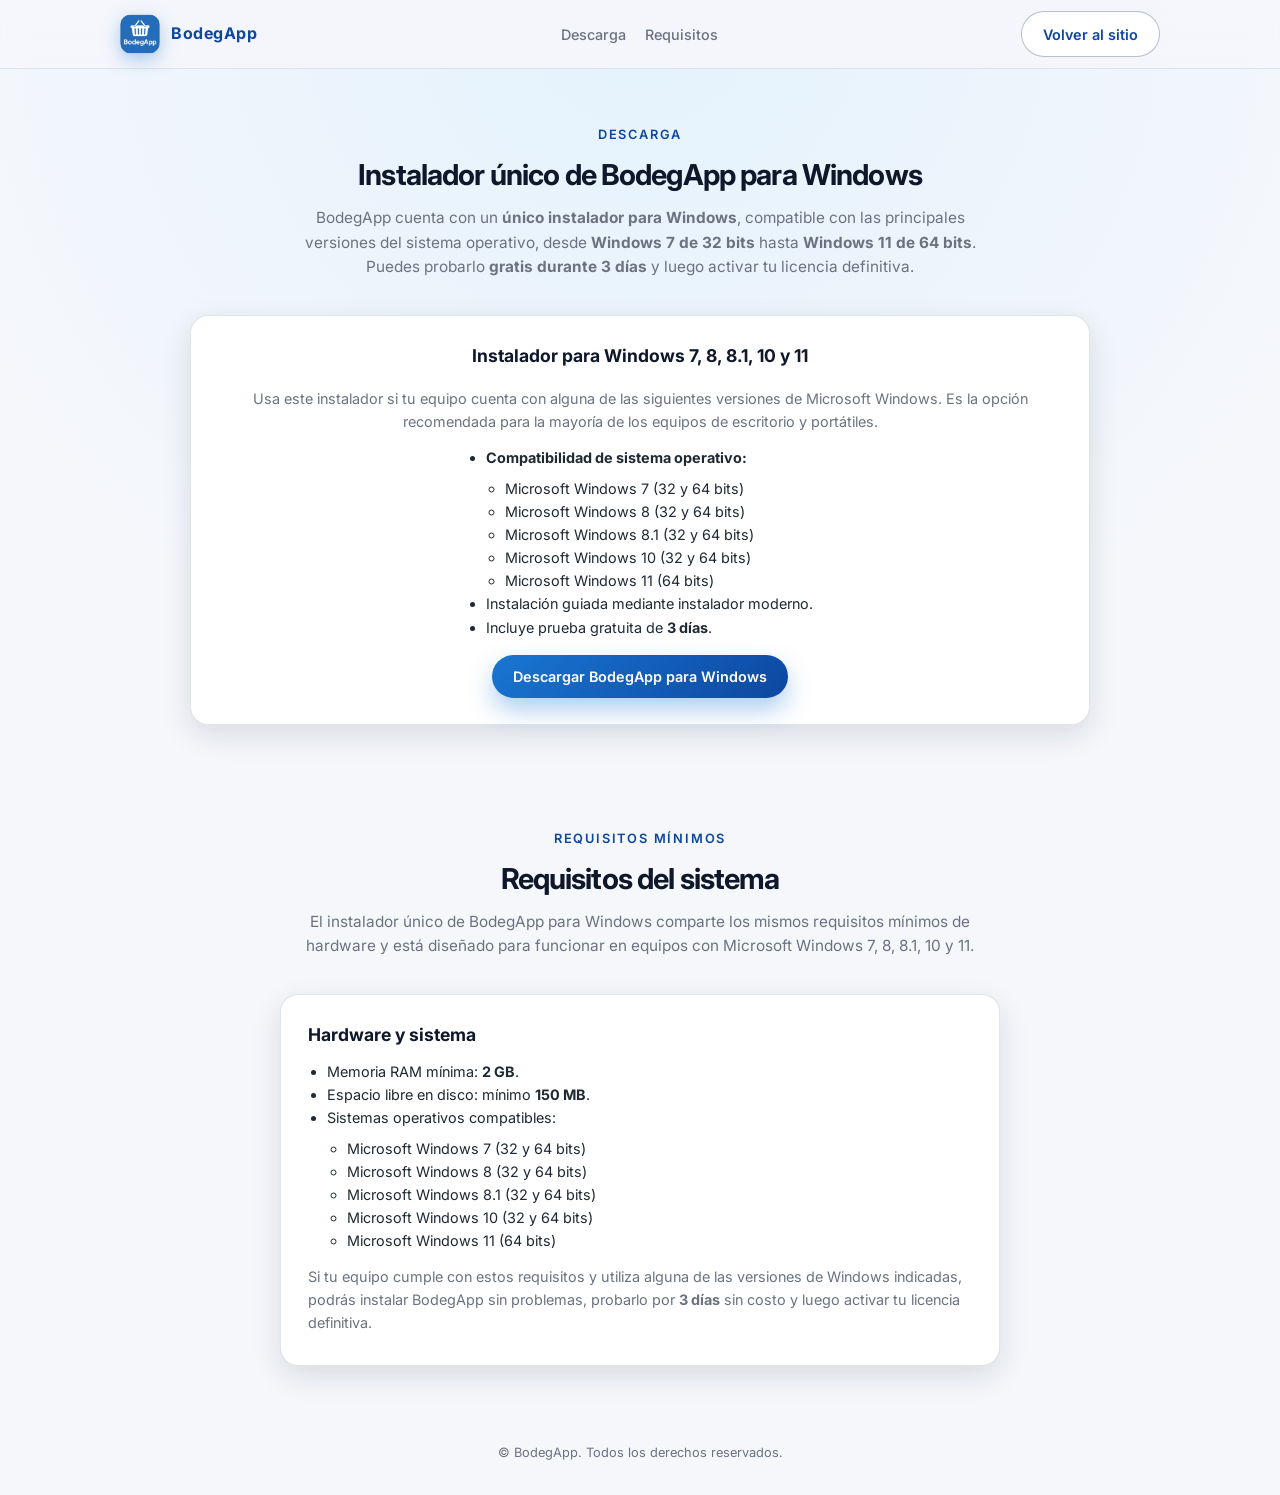
==== commit d9a4ade0: "Add files via upload" ====
--- a/descargas.html
+++ b/descargas.html
@@ -80,7 +80,7 @@
               <div class="version-footer">
                 <div class="hero-actions" style="margin-top: 1rem;">
                   <a
-                    href="https://github.com/codigocreativoma-cmd/bodegappzip/releases/download/v1.0.5/BodegApp_Instalador.zip"
+                    href="https://github.com/codigocreativoma-cmd/bodegappzip/releases/download/v1.0.5/BodegApp_instalador.zip"
                     class="btn btn-primary"
                   >
                     Descargar BodegApp para Windows
@@ -149,4 +149,3 @@
 </body>
 </html>
 
-
